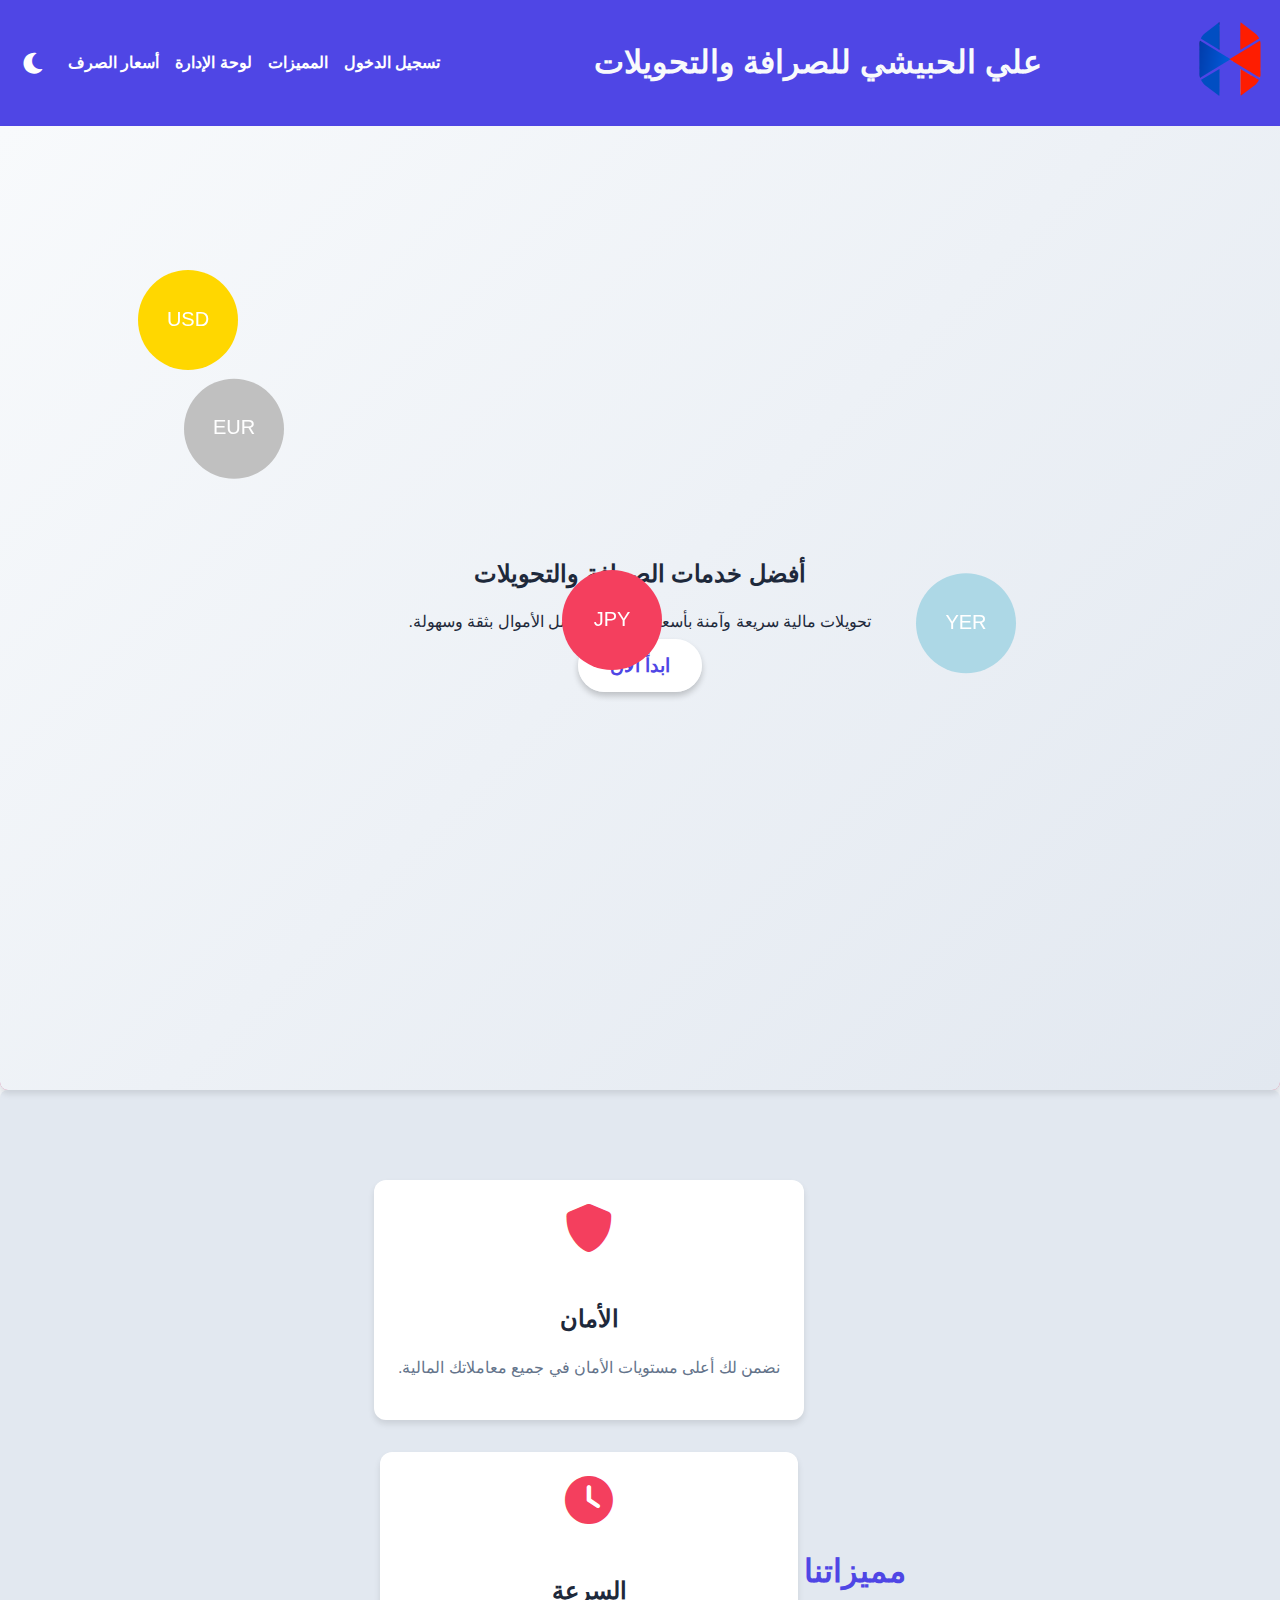
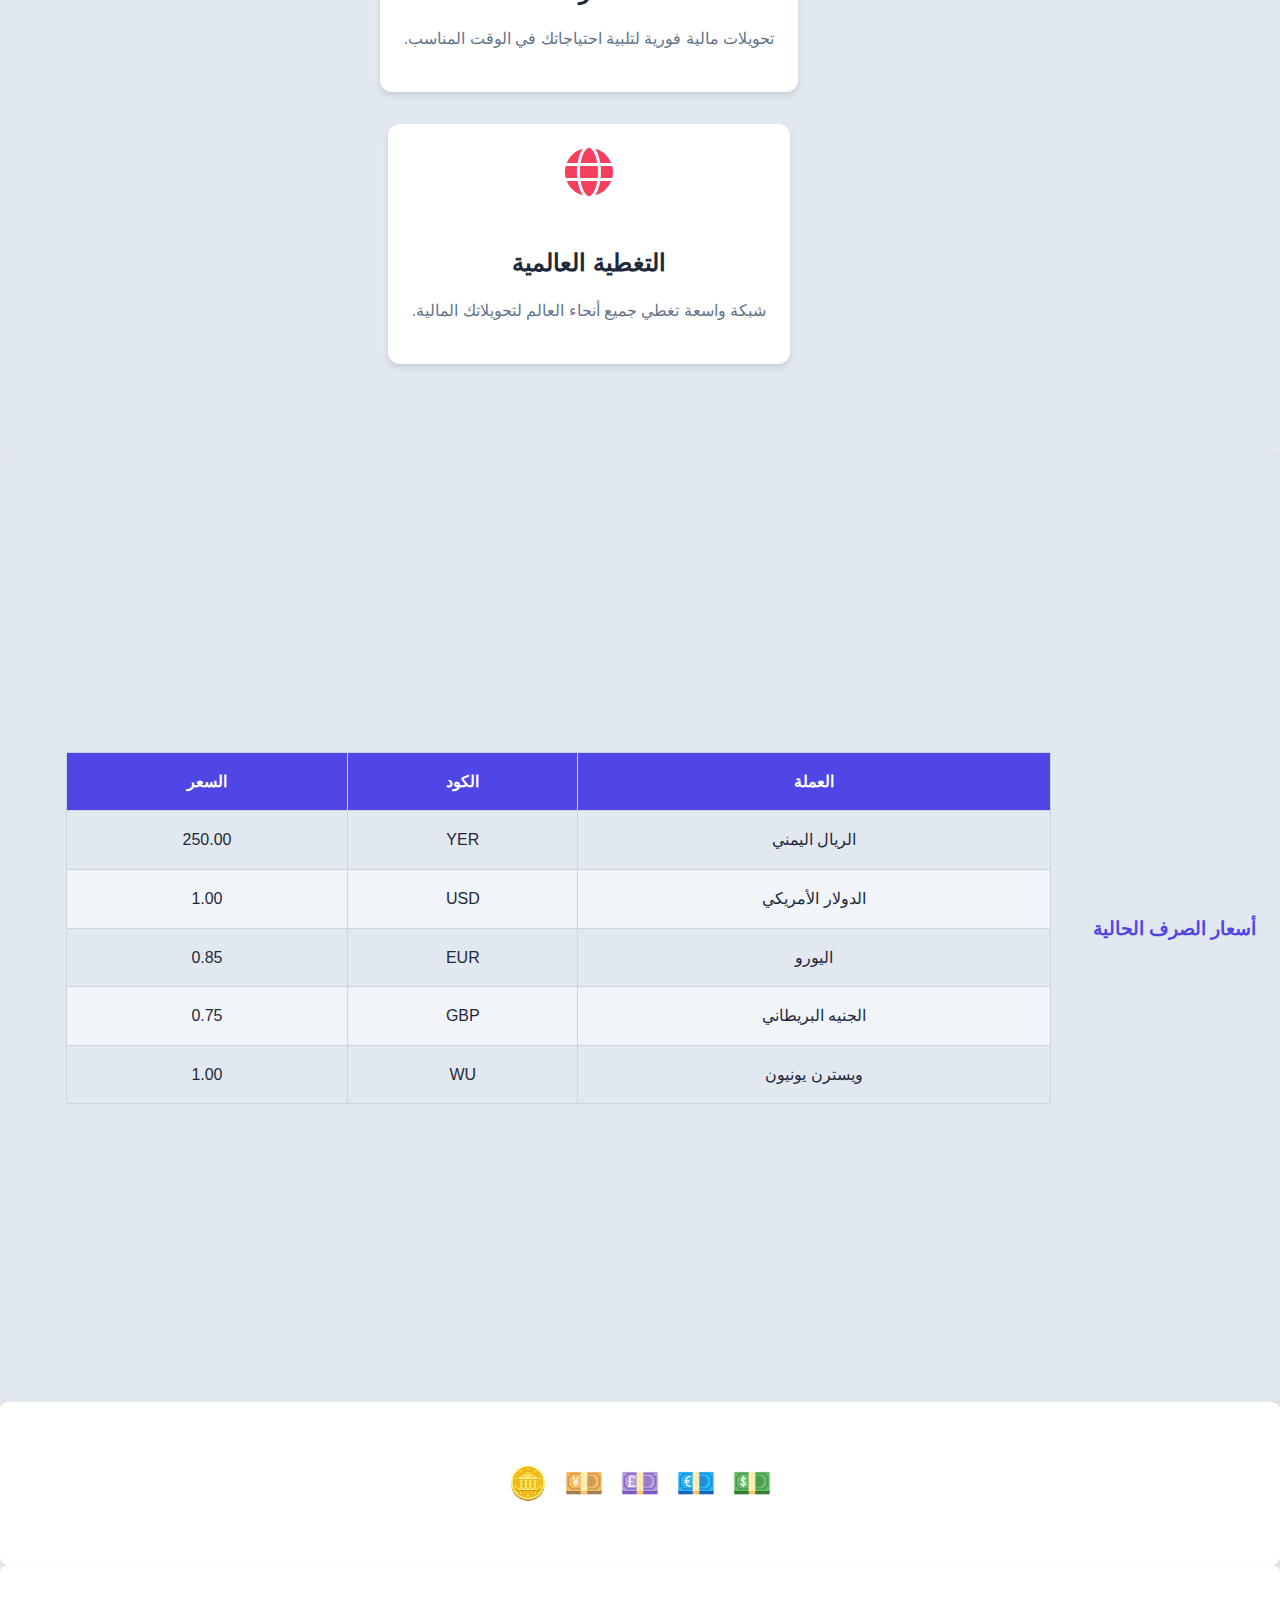
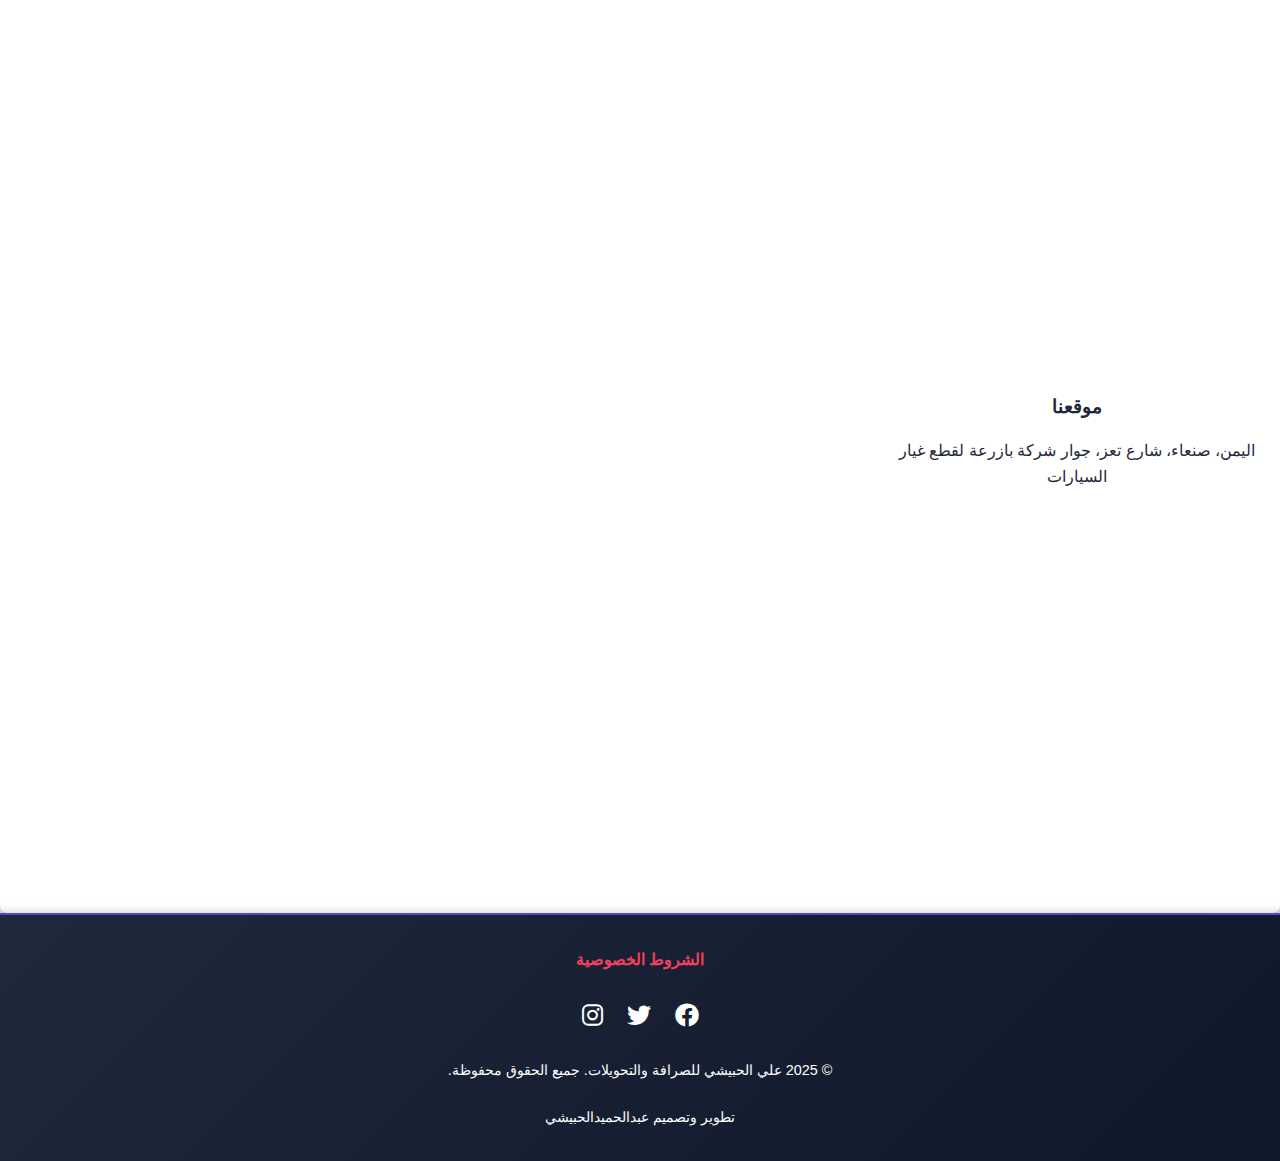
==== index.html @ e110b1fd "Add files via upload" ====
<!DOCTYPE html>
<html lang="ar" dir="rtl">
<head>
    <meta charset="UTF-8">
    <meta name="viewport" content="width=device-width, initial-scale=1.0">
    <title>علي الحبيشي للصرافة والتحويلات</title>
    <link rel="stylesheet" href="styles.css">
    <link href="https://cdnjs.cloudflare.com/ajax/libs/font-awesome/6.0.0-beta3/css/all.min.css" rel="stylesheet">
</head>
<body>
    <header>
        <a href="index.html">
            <img src="logo.png" alt="شعار الموقع" class="logo">
        </a>
        <h1>علي الحبيشي للصرافة والتحويلات</h1>
        <button class="menu-toggle" aria-label="Toggle navigation">
            <i class="fas fa-bars"></i>
        </button>
        <nav class="menu responsive-menu">
            <a href="./login.html">تسجيل الدخول</a>
            <a href="#features">المميزات</a>
            <a href="./admin.html">لوحة الإدارة</a>
            <a href="#exchange-rates">أسعار الصرف</a>
            <button id="dark-mode-toggle" class="icon-button darkButton" aria-label="Toggle Dark Mode">
                <i class="fas fa-moon"></i>
            </button>
        </nav>
    </header>
    
    <main>
        <!-- Hero Section -->
        <section id="hero" class="hero full-height">
            <div class="hero-content">
                <h2>أفضل خدمات الصرافة والتحويلات</h2>
                <p>تحويلات مالية سريعة وآمنة بأسعار تنافسية. أرسل الأموال بثقة وسهولة.</p>
                <a href="login.html" class="cta-button">ابدأ الآن</a>
            </div>
            <!-- Canvas for coin textures, positioned absolutely to avoid affecting text -->
            <canvas id="coinCanvas" style="position: absolute; top: 0; left: 0; width: 100%; height: 100%; z-index: 0; pointer-events: none;"></canvas>
        </section>

        <!-- Features Section -->
        <section id="features" class="features full-height">
            <h3 class="section-title">مميزاتنا</h3>
            <div class="features-grid">
                <div class="feature-item">
                    <i class="fas fa-shield-alt feature-icon"></i>
                    <h4>الأمان</h4>
                    <p>نضمن لك أعلى مستويات الأمان في جميع معاملاتك المالية.</p>
                </div>
                <div class="feature-item">
                    <i class="fas fa-clock feature-icon"></i>
                    <h4>السرعة</h4>
                    <p>تحويلات مالية فورية لتلبية احتياجاتك في الوقت المناسب.</p>
                </div>
                <div class="feature-item">
                    <i class="fas fa-globe feature-icon"></i>
                    <h4>التغطية العالمية</h4>
                    <p>شبكة واسعة تغطي جميع أنحاء العالم لتحويلاتك المالية.</p>
                </div>
            </div>
        </section>

        <!-- Exchange Rates Section -->
        <section id="exchange-rates" class="exchange-rates full-height">
            <h3>أسعار الصرف الحالية</h3>
            <table id="exchange-rates-table">
                <thead>
                    <tr>
                        <th>العملة</th>
                        <th>الكود</th>
                        <th>السعر</th>
                    </tr>
                </thead>
                <tbody>
                    <!-- Rates will be dynamically populated -->
                </tbody>
            </table>
        </section>

        <section id="currency-animation" class="">
            <div class="currency-emojis currency-emoji">
                <span>💵</span>
                <span>💶</span>
                <span>💷</span>
                <span>💴</span>
                <span>🪙</span>
            </div>
        </section>

        <!-- Location Section -->
        <section id="location" class="location full-height" style="display: flex; flex-direction: row; align-items: center; justify-content: center;">
    
                <div class="location-text" style="width: 30%; text-align: center;">
                    <h3>موقعنا</h3>
                    <p>اليمن، صنعاء، شارع تعز، جوار شركة بازرعة لقطع غيار السيارات</p>
                </div>
                <div class="location-map" style="width: 70%; margin: 20px; display: flex; justify-content: center; align-items: center;">
                    <iframe 
                        src="https://www.google.com/maps/embed?pb=!1m23!1m12!1m3!1d366.645210359179!2d44.22866092371146!3d15.320213964420288!2m3!1f0!2f0!3f0!3m2!1i1024!2i768!4f13.1!4m8!3e6!4m5!1s0x1603dabf61cc24af%3A0xbdb785c551030199!2zQWxpIEh1YmFpc2hpIGZvciBFeGNoYW5nZSDYudmE2Yog2KfZhNit2KjZiti02Yog2YTZhNi12LHYp9mB2Kk!3m2!1d15.320298399999999!2d44.2289647!4m0!5e0!3m2!1sen!2s!4v1743696443410!5m2!1sen!2s" 
                        width="100%" 
                        height="500" 
                        style="border:0;" 
                        allowfullscreen="" 
                        loading="lazy" 
                        referrerpolicy="no-referrer-when-downgrade">
                    </iframe>
                </div>
                
            
        </section>
    </main>
    
    <footer>
        <div class="footer-links">
            <!-- Removed link to about.html -->
            <a href="terms.html">الشروط</a>
            <a href="privacy.html">الخصوصية</a>
        </div>
        <div class="social-icons">
            <a href="https://facebook.com" target="_blank" aria-label="Facebook">
                <i class="fab fa-facebook"></i>
            </a>
            <a href="https://twitter.com" target="_blank" aria-label="Twitter">
                <i class="fab fa-twitter"></i>
            </a>
            <a href="https://instagram.com" target="_blank" aria-label="Instagram">
                <i class="fab fa-instagram"></i>
            </a>
        </div>
        <p>&copy; 2025 علي الحبيشي للصرافة والتحويلات. جميع الحقوق محفوظة.</p>
        <p>تطوير وتصميم عبدالحميدالحبيشي</p>
    </footer>
    
    <script src="main.js"></script>
    <script src="darkmode.js"></script>
    <script>
        // JavaScript to render coin textures with collision-based interaction
        const canvas = document.getElementById('coinCanvas');
        const ctx = canvas.getContext('2d');

        // Set canvas dimensions to match the hero section
        function resizeCanvas() {
            canvas.width = canvas.offsetWidth;
            canvas.height = canvas.offsetHeight;
        }

        resizeCanvas();
        window.addEventListener('resize', resizeCanvas);

        const coins = [
            { x: 100, y: 150, radius: 50, color: 'gold', text: 'USD', dx: 2, dy: 1 },
            { x: 300, y: 250, radius: 50, color: 'silver', text: 'EUR', dx: -1.5, dy: 1.2 },
            { x: 700, y: 450, radius: 50, color: '#f43f5e', text: 'JPY', dx: -2, dy: 1 },
            { x: 900, y: 550, radius: 50, color: 'lightblue', text: 'YER', dx: 1.5, dy: -1.2 }
        ];

        function drawCoin(coin) {
            // Draw coin circle
            ctx.beginPath();
            ctx.arc(coin.x, coin.y, coin.radius, 0, Math.PI * 2);
            ctx.fillStyle = coin.color;
            ctx.fill();
            ctx.closePath();

            // Add coin text
            ctx.fillStyle = 'white'; // Changed from black to white
            ctx.font = '20px Arial';
            ctx.textAlign = 'center';
            ctx.textBaseline = 'middle';
            ctx.fillText(coin.text, coin.x, coin.y);
        }

        function checkCollision(coin1, coin2) {
            const dx = coin1.x - coin2.x;
            const dy = coin1.y - coin2.y;
            const distance = Math.sqrt(dx * dx + dy * dy);
            return distance < coin1.radius + coin2.radius;
        }

        function animateCoins() {
            ctx.clearRect(0, 0, canvas.width, canvas.height);
            coins.forEach((coin, index) => {
                drawCoin(coin);

                // Update coin position
                coin.x += coin.dx;
                coin.y += coin.dy;

                // Bounce off edges
                if (coin.x + coin.radius > canvas.width || coin.x - coin.radius < 0) {
                    coin.dx *= -1;
                }
                if (coin.y + coin.radius > canvas.height || coin.y - coin.radius < 0) {
                    coin.dy *= -1;
                }

                // Check for collisions with other coins
                for (let i = index + 1; i < coins.length; i++) {
                    if (checkCollision(coin, coins[i])) {
                        // Swap directions
                        [coin.dx, coins[i].dx] = [coins[i].dx, coin.dx];
                        [coin.dy, coins[i].dy] = [coins[i].dy, coin.dy];

                        // Change colors on collision
                        const tempColor = coin.color;
                        coin.color = coins[i].color;
                        coins[i].color = tempColor;
                    }
                }
            });
            requestAnimationFrame(animateCoins);
        }

        animateCoins();
    </script>
</body>
</html>
---- styles.css ----
:root {
    /* Updated modern color palette */
    --primary-color: #4f46e5; /* Indigo */
    --secondary-color: #64748b; /* Slate */
    --accent-color: #f43f5e; /* Rose */
    --background-gradient: linear-gradient(135deg, #f8fafc, #e2e8f0); /* Light Gray */
    --text-color: #1e293b; /* Dark Slate */
    --light-gray: #e2e8f0;
    --dark-gray: #334155; /* Darker Slate */
    --hover-gray: #94a3b8; /* Muted Slate */
    --error-color: #dc2626; /* Red */
    --success-color: #16a34a; /* Green */
    --footer-gradient: linear-gradient(135deg, #1e293b, #0f172a); /* Darker Slate */
    --hover-accent-color: #dc2626; /* Light Rose */
    --button-hover-gradient: linear-gradient(135deg, #4f46e5, #4338ca); /* Indigo Gradient */
    --table-row-hover: #f1f5f9; /* Light Gray */
    --table-row-alt: #e2e8f0; /* Alternate Row */

    /* Add dark mode variables */
    --dark-background: #1e293b;
    --dark-card-background: #334155;
    --dark-text-color: #f8fafc;
    --dark-header-background: #334155;
    --dark-footer-background: #0f172a;
    --dark-table-header: #64748b;
    --dark-table-row-hover: #475569;
}
html {
    scroll-behavior: smooth;
}

/* Typography */
body {
    font-family: 'Inter', 'Tajawal', sans-serif;
    font-size: 16px;
    line-height: 1.6;
    color: var(--text-color);
    background: var(--background-gradient);
    margin: 0;
    padding: 0;
    
}

/* Refine dark mode styles for better contrast and readability */
body.dark-mode {
    background: #121212; /* Darker background for better contrast */
    color: #e0e0e0; /* Softer text color for readability */
}

/* Fix dark mode for header */
body.dark-mode header {
    background-color: var(--dark-header-background);
    color: var(--dark-text-color);
}

body.dark-mode header .logo {
    filter: brightness(0.8);
}

body.dark-mode .card {
    background: #1e1e1e; /* Darker card background */
    color: #e0e0e0; /* Softer text color */
    border: 1px solid #333333; /* Add subtle border for definition */
}

body.dark-mode .table th {
    background: #2a2a2a; /* Darker table header */
    color: #ffffff; /* Ensure text is readable */
}

body.dark-mode .table td {
    color: #e0e0e0; /* Softer text color */
}

body.dark-mode .table tr:hover {
    background: #333333; /* Slightly lighter hover effect */
}

body.dark-mode footer {
    background: #1a1a1a; /* Darker footer background */
    color: #e0e0e0; /* Softer text color */
}

body.dark-mode a {
    color: #bb86fc; /* Accent color for links */
    text-decoration: none;
}

body.dark-mode a:hover {
    color: #ff79c6; /* Brighter hover color */
    text-shadow: 0 2px 4px rgba(255, 121, 198, 0.5); /* Add glow effect */
}

body.dark-mode button {
    background: var(--accent-color); /* Darker button background */
    color: #e0e0e0; /* Softer text color */
    border: 1px solid #444444; /* Subtle border */
}
body.dark-mode #dark-mode-toggle{
    background: #444444;
}

body.dark-mode button:hover {
    background: #444444; /* Slightly lighter hover effect */
    color: #ffffff; /* Ensure text is readable */
}

/* Dark mode for responsive navigation */
body.dark-mode nav.menu {
    background-color: var(--dark-header-background);
}

body.dark-mode .menu-toggle {
    color: var(--dark-text-color);
}

/* Dark mode for #home section */
body.dark-mode #home {
    background: var(--dark-background);
    color: var(--dark-text-color);
}

body.dark-mode #home h2 {
    color: var(--primary-color);
    text-shadow: none;
}

body.dark-mode #home p {
    color: var(--dark-text-color);
}

body.dark-mode #home a {
    background: linear-gradient(to right, var(--primary-color), var(--secondary-color));
    color: var(--dark-text-color);
}

body.dark-mode #home a:hover {
    background: linear-gradient(to right, var(--hover-accent-color), var(--primary-color));
}

/* Fix dark mode for hero section */
body.dark-mode #hero {
    background: var(--dark-background);
    color: var(--dark-text-color);
}

body.dark-mode #hero h2 {
    color: var(--primary-color);
    text-shadow: none;
}

body.dark-mode #hero p {
    color: var(--dark-text-color);
}

body.dark-mode #hero a {
    background: linear-gradient(to right, var(--primary-color), var(--secondary-color));
    color: var(--dark-text-color);
}

body.dark-mode #hero a:hover {
    background: linear-gradient(to right, var(--hover-accent-color), var(--primary-color));
}

/* Fix dark mode for other sections */
body.dark-mode section {
    background: var(--dark-card-background);
    color: var(--dark-text-color);
    box-shadow: 0 4px 6px rgba(0, 0, 0, 0.3);
}

body.dark-mode section h2, 
body.dark-mode section h3 {
    color: var(--primary-color);
}

body.dark-mode section p {
    color: var(--dark-text-color);
}

/* Fix dark mode for feature cards */
body.dark-mode .feature-item {
    background: var(--dark-card-background);
    color: var(--dark-text-color);
    box-shadow: 0 4px 6px rgba(0, 0, 0, 0.3);
}

body.dark-mode .feature-item h4 {
    color: var(--primary-color);
}

body.dark-mode .feature-item p {
    color: var(--dark-text-color);
}

/* Fix dark mode for tables */
body.dark-mode .table th {
    background: var(--dark-table-header);
    color: var(--dark-text-color);
}

body.dark-mode .table td {
    background: var(--dark-card-background);
    color: var(--dark-text-color);
}

body.dark-mode .table tr:hover {
    background: var(--dark-table-row-hover);
}

/* Fix dark mode for currency prices table */
body.dark-mode .exchange-rates tr:nth-child(even) {
    background: var(--dark-card-background);
}

body.dark-mode .exchange-rates tr:nth-child(odd) {
    background: var(--dark-gray);
}

/* Fix dark mode for footer */
body.dark-mode footer {
    background: var(--dark-footer-background);
    color: var(--dark-text-color);
    border-top: 2px solid var(--primary-color);
}

/* Fix dark mode for currency emojis */
body.dark-mode .currency-emojis span {
    color: var(--primary-color);
    text-shadow: 0 2px 4px rgba(0, 0, 0, 0.5);
}

/* Fix dark mode for #currency-animation section */
body.dark-mode #currency-animation {
    background: var(--dark-card-background);
    color: var(--dark-text-color);
    box-shadow: 0 4px 6px rgba(0, 0, 0, 0.3);
    border: 1px solid var(--dark-gray);
}

body.dark-mode #currency-animation h2, 
body.dark-mode #currency-animation p {
    color: var (--dark-text-color);
}

/* Update dark mode background for admin page */
body.dark-mode #admin-dashboard {
    background: var(--text-color); /* Use text color for background in dark mode */
    color: var(--accent-color); /* Ensure text color is readable */
}

/* Update dark mode background for statistics cards */
body.dark-mode .analytics-item {
    background: var(--text-color); /* Use text color for background in dark mode */
    color: var(--accent-color); /* Ensure text color is readable */
}

/* Header */
header {
    display: flex;
    align-items: center;
    justify-content: space-between;
    padding: 1rem;
    background-color: var(--primary-color);
    color: white;
    text-align: center;
}

header .logo {
    max-height: 80px;
    border-radius: 50%;
}

/* Navigation */
nav.menu {
    display: flex;
    gap: 1rem;
}

nav.menu a {
    color: white;
    text-decoration: none;
    font-weight: bold;
    transition: color 0.3s;
}

nav.menu a:hover {
    color: var(--hover-accent-color);
    text-shadow: 0 2px 4px rgba(0, 0, 0, 0.3);
    transform: scale(1.1); /* Add slight scaling effect */
    transition: color 0.3s, text-shadow 0.3s, transform 0.3s;
}

/* Toggle Button for Mobile Navigation */
.menu-toggle {
    display: none;
    background: none;
    border: none;
    color: white;
    font-size: 1.5rem;
    cursor: pointer;
}

/* Forms */
form {
    display: flex;
    flex-direction: column;
    gap: 1rem;
    padding: 1rem;
    background: white;
    border-radius: 8px;
    box-shadow: 0 4px 6px rgba(0, 0, 0, 0.1);
}

form input, form select, form button {
    padding: 0.75rem;
    border: 1px solid var(--light-gray);
    border-radius: 4px;
    font-size: 1rem;
}

form button {
    background: var(--primary-color);
    color: white;
    border: none;
    cursor: pointer;
    transition: all 0.3s ease;
    font-weight: bold;
    text-transform: uppercase;
    box-shadow: 0 4px 6px rgba(0, 0, 0, 0.1);
    border-radius: 8px;
}

form button:hover {
    background: var(--button-hover-gradient);
    transform: translateY(-2px);
    box-shadow: 0 6px 12px rgba(0, 0, 0, 0.2);
}

form button:active {
    transform: translateY(0);
    box-shadow: 0 4px 6px rgba(0, 0, 0, 0.1);
}

/* Dark mode for forms */
body.dark-mode form {
    background: var(--dark-card-background);
    color: var(--dark-text-color);
    box-shadow: 0 4px 6px rgba(0, 0, 0, 0.3);
}

body.dark-mode form input,
body.dark-mode form select,
body.dark-mode form button {
    background: var(--dark-gray);
    color: var (--dark-text-color);
    border: 1px solid var(--dark-table-header);
}

body.dark-mode form input:focus,
body.dark-mode form select:focus {
    border-color: var(--primary-color);
    box-shadow: 0 0 5px var(--primary-color);
}

body.dark-mode form button:hover {
    background: var(--button-hover-gradient);
    color: var(--dark-text-color);
}

/* Form Focus Effects */
form input:focus, form select:focus {
    border-color: var(--primary-color);
    outline: none;
    box-shadow: 0 0 5px var(--primary-color);
}

/* Enhance input styling */
input[type="text"],
input[type="password"],
input[type="number"],
select {
    width: 95%; /* Slightly smaller width to ensure it fits within the card */
    padding: 0.75rem;
    margin: 0.5rem auto; /* Center the input within the card */
    border: 2px solid var(--light-gray);
    border-radius: 8px;
    font-size: 1rem;
    color: var(--text-color);
    background: var(--background-gradient);
    box-shadow: inset 0 2px 4px rgba(0, 0, 0, 0.1);
    transition: border-color 0.3s, box-shadow 0.3s;
}

input:focus,
select:focus {
    border-color: var(--primary-color);
    box-shadow: 0 0 8px var(--primary-color);
    outline: none;
}

input:hover,
select:hover {
    border-color: var(--hover-gray);
}

input::placeholder {
    color: var(--hover-gray);
    font-style: italic;
}

/* Add subtle animation */
input {
    transition: transform 0.2s ease-in-out;
}

input:focus {
    transform: scale(1.02);
}

/* Footer */
footer {
    background: var(--footer-gradient);
    color: white;
    text-align: center;
    padding: 2rem;
    display: flex;
    flex-direction: column;
    align-items: center;
    gap: 1.5rem; /* Increase gap for better spacing */
    box-shadow: 0 -4px 6px rgba(0, 0, 0, 0.1); /* Add subtle shadow */
    border-top: 2px solid var(--primary-color); /* Add top border */
}

footer p {
    margin: 0;
    font-size: 0.9rem; /* Slightly smaller text */
}

footer .social-icons {
    display: flex;
    gap: 1.5rem; /* Increase gap for better spacing */
}

footer .social-icons a {
    color: white;
    font-size: 1.5rem; /* Increase icon size */
    transition: transform 0.3s, color 0.3s;
}

footer .social-icons a:hover {
    color: var(--hover-accent-color);
    transform: scale(1.2); /* Add hover effect */
}

/* Cards */
.card {
    background: white;
    border-radius: 8px;
    box-shadow: 0 4px 6px rgba(0, 0, 0, 0.1);
    padding: 1.5rem;
    margin: 1rem 0;
    margin: 20px auto;
}

.card h2, .card h3 {
    color: var(--text-color);
}

.card:hover {
    transform: translateY(-5px);
    box-shadow: 0 6px 12px rgba(0, 0, 0, 0.2);
    transition: transform 0.3s ease, box-shadow 0.3s ease;
}

/* Cards for Sections */
section {
    margin: 0;
    padding: 1.5rem;
    background: white;
    border-radius: 8px;
    box-shadow: 0 4px 6px rgba(0, 0, 0, 0.1);
}

section h2, section h3 {
    margin-bottom: 1rem;
    color: var(--text-color);
}

/* Tables */
.table {
    width: 100%;
    border-collapse: collapse;
    margin: 1rem 0;
}

.table th, .table td {
    padding: 0.75rem;
    text-align: left;
    border-bottom: 1px solid var(--light-gray);
}

.table th {
    background: var(--accent-color);
    color: white;
    text-transform: uppercase;
}

.table td {
    transition: background 0.3s;
}

.table tr:hover {
    background: var(--table-row-hover);
}

.table tr:hover td {
    background: var(--table-row-hover);
}

.table tr:nth-child(even) {
    background: var(--table-row-alt);
}

/* Animations */
@keyframes fadeIn {
    from {
        opacity: 0;
    }
    to {
        opacity: 1;
    }
}

.fade-in {
    animation: fadeIn 1s ease-in-out;
}

@keyframes slideIn {
    from {
        transform: translateY(20px);
        opacity: 0;
    }
    to {
        transform: translateY(0);
        opacity: 1;
    }
}

.slide-in {
    animation: slideIn 0.5s ease-in-out;
}

/* Currency Emojis Animation */
.currency-emojis {
    display: flex;
    justify-content: center;
    gap: 1rem;
    animation: float 3s infinite ease-in-out;
    font-size: 2rem;
    margin: 2rem 0;
}

.currency-emojis span {
    font-size: 2rem;
    animation: bounce 2s infinite ease-in-out;
}

@keyframes float {
    0%, 100% {
        transform: translateY(0);
    }
    50% {
        transform: translateY(-10px);
    }
}

@keyframes bounce {
    0%, 100% {
        transform: translateY(0);
    }
    50% {
        transform: translateY(-15px);
    }
}

/* Utility Classes */
.text-center {
    text-align: center;
}

.mt-2 {
    margin-top: 0.5rem;
}

.mb-2 {
    margin-bottom: 0.5rem;
}

.w-100 {
    width: 100%;
}

/* Custom Scrollbars */
::-webkit-scrollbar {
    width: 8px;
}

::-webkit-scrollbar-thumb {
    background: var(--primary-color);
    border-radius: 4px;
}

::-webkit-scrollbar-thumb:hover {
    background: var(--hover-gray);
}

/* Enhanced Hover Effects */
button:hover, a:hover {
    transform: scale(1.05);
    box-shadow: 0 4px 8px rgba(0, 0, 0, 0.2);
}

/* Responsive Design */
@media (max-width: 1024px) {
    header {
        flex-direction: column;
        text-align: center;
    }

    nav.menu {
        flex-direction: column;
        gap: 0.5rem;
    }

    .card {
        padding: 1rem;
    }
}

@media (max-width: 768px) {
    nav.menu {
        flex-direction: column;
        align-items: center;
    }

    form {
        width: 100%;
    }

    .menu-toggle {
        display: block;
    }

    nav.menu {
        display: none;
        flex-direction: column;
        gap: 0.5rem;
        background-color: var(--primary-color);
        position: absolute;
        top: 100%; /* Ensure it appears just below the header */
        right: 0;
        left: 0;
        padding: 1rem;
        z-index: 1000;
        margin: 0; /* Remove any unintended margins */
    }

    nav.menu.active {
        display: flex;
    }

    header {
        position: relative; /* Ensure the header is the reference point for the nav */
    }
}

@media (max-width: 480px) {
    form {
        padding: 0.5rem;
    }

    .table th, .table td {
        font-size: 0.875rem;
    }
}

/* Icon Button */
.icon-button {
    background: none;
    border: none;
    cursor: pointer;
    color: inherit;
    font-size: 1.5rem;
    display: flex;
    align-items: center;
    justify-content: center;
    transition: transform 0.3s;
}

.icon-button:hover {
    transform: scale(1.2);
}

/* Enhance link styles */
a {
    color: var(--accent-color);
    text-decoration: none;
    font-weight: bold;
    position: relative;
    transition: color 0.3s, text-shadow 0.3s;
}

a::after {
    content: '';
    position: absolute;
    left: 0;
    bottom: -2px;
    width: 100%;
    height: 2px;
    background: var(--accent-color);
    transform: scaleX(0);
    transform-origin: right;
    transition: transform 0.3s ease-in-out;
}

a:hover {
    color: var(--hover-accent-color);
    text-shadow: 0 2px 4px rgba(0, 0, 0, 0.2);
}

a:hover::after {
    transform: scaleX(1);
    transform-origin: left;
}

a:active {
    color: var(--accent-color);
}

/* Home Section Styles */

#home {
    display: flex;
    flex-direction: column;
    justify-content: center;
    align-items: center;
    text-align: center;
    height: 80vh;
    background: var(--background-gradient);
    padding: 2rem;
    
}

#home h2 {
    font-size: 2.5rem;
    font-weight: bold;
    margin-bottom: 1rem;
    color: var(--primary-color);
    text-shadow: 0 2px 4px rgba(0, 0, 0, 0.2);
}

#home p {
    font-size: 1.25rem;
    color: var(--text-color);
    margin-bottom: 2rem;
    max-width: 600px;
}

#home a {
    display: inline-block;
    padding: 0.75rem 1.5rem;
    font-size: 1.1rem;
    font-weight: bold;
    color: white;
    background: linear-gradient(to right, var(--primary-color), var(--accent-color));
    border-radius: 30px;
    text-decoration: none;
    box-shadow: 0 4px 6px rgba(0, 0, 0, 0.1);
    transition: background 0.3s ease, transform 0.3s ease, box-shadow 0.3s ease;
}

#home a:hover {
    background: linear-gradient(to right, var(--hover-accent-color), var(--primary-color));
    transform: translateY(-3px) scale(1.1);
    box-shadow: 0 6px 12px rgba(0, 0, 0, 0.2);
}

/* Enhance admin page styling */
#admin-dashboard {
    padding: 2rem;
    background: var(--background-gradient);
    border-radius: 12px;
    box-shadow: 0 4px 8px rgba(0, 0, 0, 0.2);
    margin-top: 2rem;
}

#admin-dashboard h2 {
    font-size: 2rem;
    font-weight: bold;
    color: var(--primary-color);
    text-align: center;
    margin-bottom: 1.5rem;
}

.analytics-grid {
    display: grid;
    grid-template-columns: repeat(auto-fit, minmax(200px, 1fr));
    gap: 1.5rem;
    margin-bottom: 2rem;
}

.analytics-item {
    background: white;
    border-radius: 8px;
    padding: 1.5rem;
    text-align: center;
    box-shadow: 0 4px 6px rgba(0, 0, 0, 0.1);
    transition: transform 0.3s, box-shadow 0.3s;
}

.analytics-item:hover {
    transform: translateY(-5px);
    box-shadow: 0 6px 12px rgba(0, 0, 0, 0.2);
}

.analytics-item i {
    font-size: 2rem;
    color: var(--primary-color);
    margin-bottom: 0.5rem;
}

.analytics-item h4 {
    font-size: 1.25rem;
    color: var(--accent-color);
    margin-bottom: 0.5rem;
}

.analytics-item p {
    font-size: 1.5rem;
    font-weight: bold;
    color: var(--accent-color);
}

.card table {
    width: 100%;
    border-collapse: collapse;
    margin-top: 1rem;
}

.card table th, .card table td {
    padding: 0.75rem;
    text-align: center;
    border: 1px solid var(--light-gray);
}

.card table th {
    background: var(--accent-color);
    color: white;
    text-transform: uppercase;
}

.card table tr:nth-child(even) {
    background: var(--table-row-alt);
}

.card table tr:hover {
    background: var(--table-row-hover);
}

#charts canvas {
    max-width: 100%;
    margin: 0 auto;
    display: block;
}

#top-currencies ul {
    list-style: none;
    padding: 0;
    margin: 0;
}

#top-currencies ul li {
    background: var(--light-gray);
    padding: 0.75rem;
    border-radius: 8px;
    margin-bottom: 0.5rem;
    text-align: center;
    font-weight: bold;
    color: var(--text-color);
    transition: background 0.3s;
}

#top-currencies ul li:hover {
    background: var(--hover-gray);
}

.btn {
    display: inline-block;
    padding: 0.75rem 1.5rem;
    font-size: 1rem;
    font-weight: bold;
    color: white;
    background: linear-gradient(135deg, var(--accent-color), var(--hover-accent-color));
    border: none;
    border-radius: 12px;
    cursor: pointer;
    box-shadow: 0 4px 6px rgba(0, 0, 0, 0.2);
    transition: background 0.3s, transform 0.3s, box-shadow 0.3s;
}

.btn:hover {
    background: linear-gradient(135deg, var(--hover-accent-color), var(--accent-color));
    transform: translateY(-5px) scale(1.05);
    box-shadow: 0 6px 12px rgba(0, 0, 0, 0.3);
}

.btn:active {
    transform: translateY(0);
    box-shadow: 0 4px 6px rgba(0, 0, 0, 0.2);
}

/* Use the accent color (numbers color) in more elements */

/* Apply accent color to links */
a {
    color: var(--accent-color);
    text-decoration: none;
    font-weight: bold;
    position: relative;
    transition: color 0mhxf.3s, text-shadow 0.3s;
}

a::after {
    content: '';
    position: absolute;
    left: 0;
    bottom: -2px;
    width: 100%;
    height: 2px;
    background: var(--accent-color);
    transform: scaleX(0);
    transform-origin: right;
    transition: transform 0.3s ease-in-out;
}

a:hover {
    color: var(--hover-accent-color);
    text-shadow: 0 2px 4px rgba(0, 0, 0, 0.2);
}

a:hover::after {
    transform: scaleX(1);
    transform-origin: left;
}

a:active {
    color: var(--accent-color);
}

/* Apply accent color to buttons */
.btn {
    background: var(--accent-color);
    color: white;
    border: none;
    border-radius: 8px;
    cursor: pointer;
    transition: background 0.3s, transform 0.3s;
}

.btn:hover {
    background: var(--hover-accent-color);
    transform: translateY(-3px);
}

/* Apply accent color to headers */
h1, h2, h3 {
    color: var(--dark-text-color);
}

/* Apply accent color to table headers */
.table th {
    background: var(--accent-color);
    color: white;
}

/* Add styles for error messages */
.error-message {
    color: var(--error-color);
    font-size: 0.875rem;
    margin-top: 0.25rem;
    display: block;
}

/* Enhance input focus and hover effects */
input:focus {
    border-color: var(--primary-color);
    box-shadow: 0 0 5px var(--primary-color);
    outline: none;
}

input:hover {
    border-color: var(--hover-gray);
}

/* Add subtle animation for error messages */
.error-message {
    animation: fadeIn 0.3s ease-in-out;
}

@keyframes fadeIn {
    from {
        opacity: 0;
    }
    to {
        opacity: 1;
    }
}

/* Full-height sections */
.full-height {
    height: 100vh;
    display: flex;
    align-items: center;
    justify-content: center;
    text-align: center;
}

/* Hero Section */
.hero {
    margin: 0;
    border-top-left-radius: 0;
    border-top-right-radius: 0;
    background: linear-gradient(135deg, #4f46e5, #f43f5e);
    color: white;
    position: relative;
    overflow: hidden; /* Ensure elements stay within the hero section */
}

/* Add animated gradient background */
.hero::before {
    content: '';
    position: absolute;
    top: 0;
    left: 0;
    width: 200%;
    height: 200%;
    background: linear-gradient(45deg, rgba(79, 70, 229, 0.8), rgba(244, 63, 94, 0.8), rgba(79, 70, 229, 0.8));
    background-size: 400% 400%;
    animation: gradientAnimation 10s ease infinite;
    z-index: -1;
}

@keyframes gradientAnimation {
    0% { background-position: 0% 50%; }
    50% { background-position: 100% 50%; }
    100% { background-position: 0% 50%; }
}

/* Add floating shapes for visual interest */
.hero .floating-shape {
    position: absolute;
    width: 80px;
    height: 80px;
    background: rgba(255, 255, 255, 0.8);
    border-radius: 50%;
    display: flex;
    align-items: center;
    justify-content: center;
    font-size: 1.5rem;
    font-weight: bold;
    color: #4f46e5;
    animation: float 6s ease-in-out infinite;
    z-index: 0;
}

.hero .floating-shape:nth-child(1) {
    top: 10%;
    left: 20%;
    animation-delay: 0s;
    content: "💵";
}

.hero .floating-shape:nth-child(2) {
    top: 50%;
    left: 70%;
    animation-delay: 2s;
    content: "💶";
}

.hero .floating-shape:nth-child(3) {
    top: 80%;
    left: 30%;
    animation-delay: 4s;
    content: "💷";
}

.hero .floating-shape:nth-child(4) {
    top: 30%;
    left: 50%;
    animation-delay: 1s;
    content: "💴";
}

.hero .floating-shape:nth-child(5) {
    top: 70%;
    left: 10%;
    animation-delay: 3s;
    content: "🪙";
}

/* Enhance call-to-action button */
.hero .cta-button {
    background: linear-gradient(to right, #4f46e5, #f43f5e);
    color: white;
    padding: 1rem 2rem;
    border-radius: 30px;
    font-size: 1.2rem;
    font-weight: bold;
    text-transform: uppercase;
    transition: all 0.3s ease;
    box-shadow: 0 4px 6px rgba(0, 0, 0, 0.2);
}

.hero .cta-button:hover {
    background: linear-gradient(to right, #f43f5e, #4f46e5);
    transform: scale(1.1);
    box-shadow: 0 6px 12px rgba(0, 0, 0, 0.3);
}

.hero-content {
    max-width: 600px;
    margin: 0 auto;
}

.hero .cta-button {
    background: white;
    color: #4f46e5;
    padding: 1rem 2rem;
    border-radius: 30px;
    font-size: 1.2rem;
    font-weight: bold;
    text-transform: uppercase;
    transition: all 0.3s ease;
}

.hero .cta-button:hover {
    background: #f43f5e;
    color: white;
    transform: scale(1.1);
}

/* Features Section */
.features {
    background: var(--light-gray);
    text-align: center;
    padding: 2rem;
}

.features .section-title {
    font-size: 2rem;
    color: var(--primary-color);
    margin-bottom: 2rem;
}

.features-grid {
    display: grid;
    grid-template-columns: repeat(auto-fit, minmax(250px, 1fr));
    gap: 2rem;
    justify-items: center;
}

.feature-item {
    background: white;
    border-radius: 12px;
    padding: 1.5rem;
    box-shadow: 0 4px 6px rgba(0, 0, 0, 0.1);
    text-align: center;
    position: relative; /* Required for the bar animation */
    overflow: hidden; /* Hide the bar outside the card */
    transition: transform 0.3s, box-shadow 0.3s;
}

.feature-item:hover {
    transform: translateY(-5px);
    box-shadow: 0 6px 12px rgba(0, 0, 0, 0.2);
}

.feature-item::after {
    content: '';
    position: absolute;
    bottom: 0;
    left: 0;
    width: 100%;
    height: 4px;
    background: var(--accent-color);
    transform: scaleX(0);
    transform-origin: right;
    transition: transform 0.3s ease-in-out;
}

.feature-item:hover::after {
    transform: scaleX(1);
    transform-origin: left;
}

.feature-icon {
    font-size: 3rem;
    color: var(--accent-color);
    margin-bottom: 1rem;
    transition: transform 0.3s ease, color 0.3s ease;
}

.feature-item:hover .feature-icon {
    transform: scale(1.2);
    color: var(--hover-accent-color);
}

.feature-item h4 {
    font-size: 1.5rem;
    color: var(--text-color);
    margin-bottom: 0.5rem;
}

.feature-item p {
    color: var(--secondary-color);
    line-height: 1.6;
}

/* Exchange Rates Section */
.exchange-rates {
    background: #e2e8f0;
    color: #1e293b;
}

.exchange-rates h3 {
    margin-bottom: 1rem;
    color: #4f46e5;
}

.exchange-rates table {
    width: 80%;
    margin: 0 auto;
    border-collapse: collapse;
}

.exchange-rates th, .exchange-rates td {
    padding: 1rem;
    border: 1px solid #cbd5e1;
    text-align: center;
}

.exchange-rates th {
    background: #4f46e5;
    color: white;
}

.exchange-rates tr:nth-child(even) {
    background: #f1f5f9;
}

#hero {
    background: var(--background-gradient);
    color: var(--text-color);
    padding: 2rem;
    text-align: center;
}
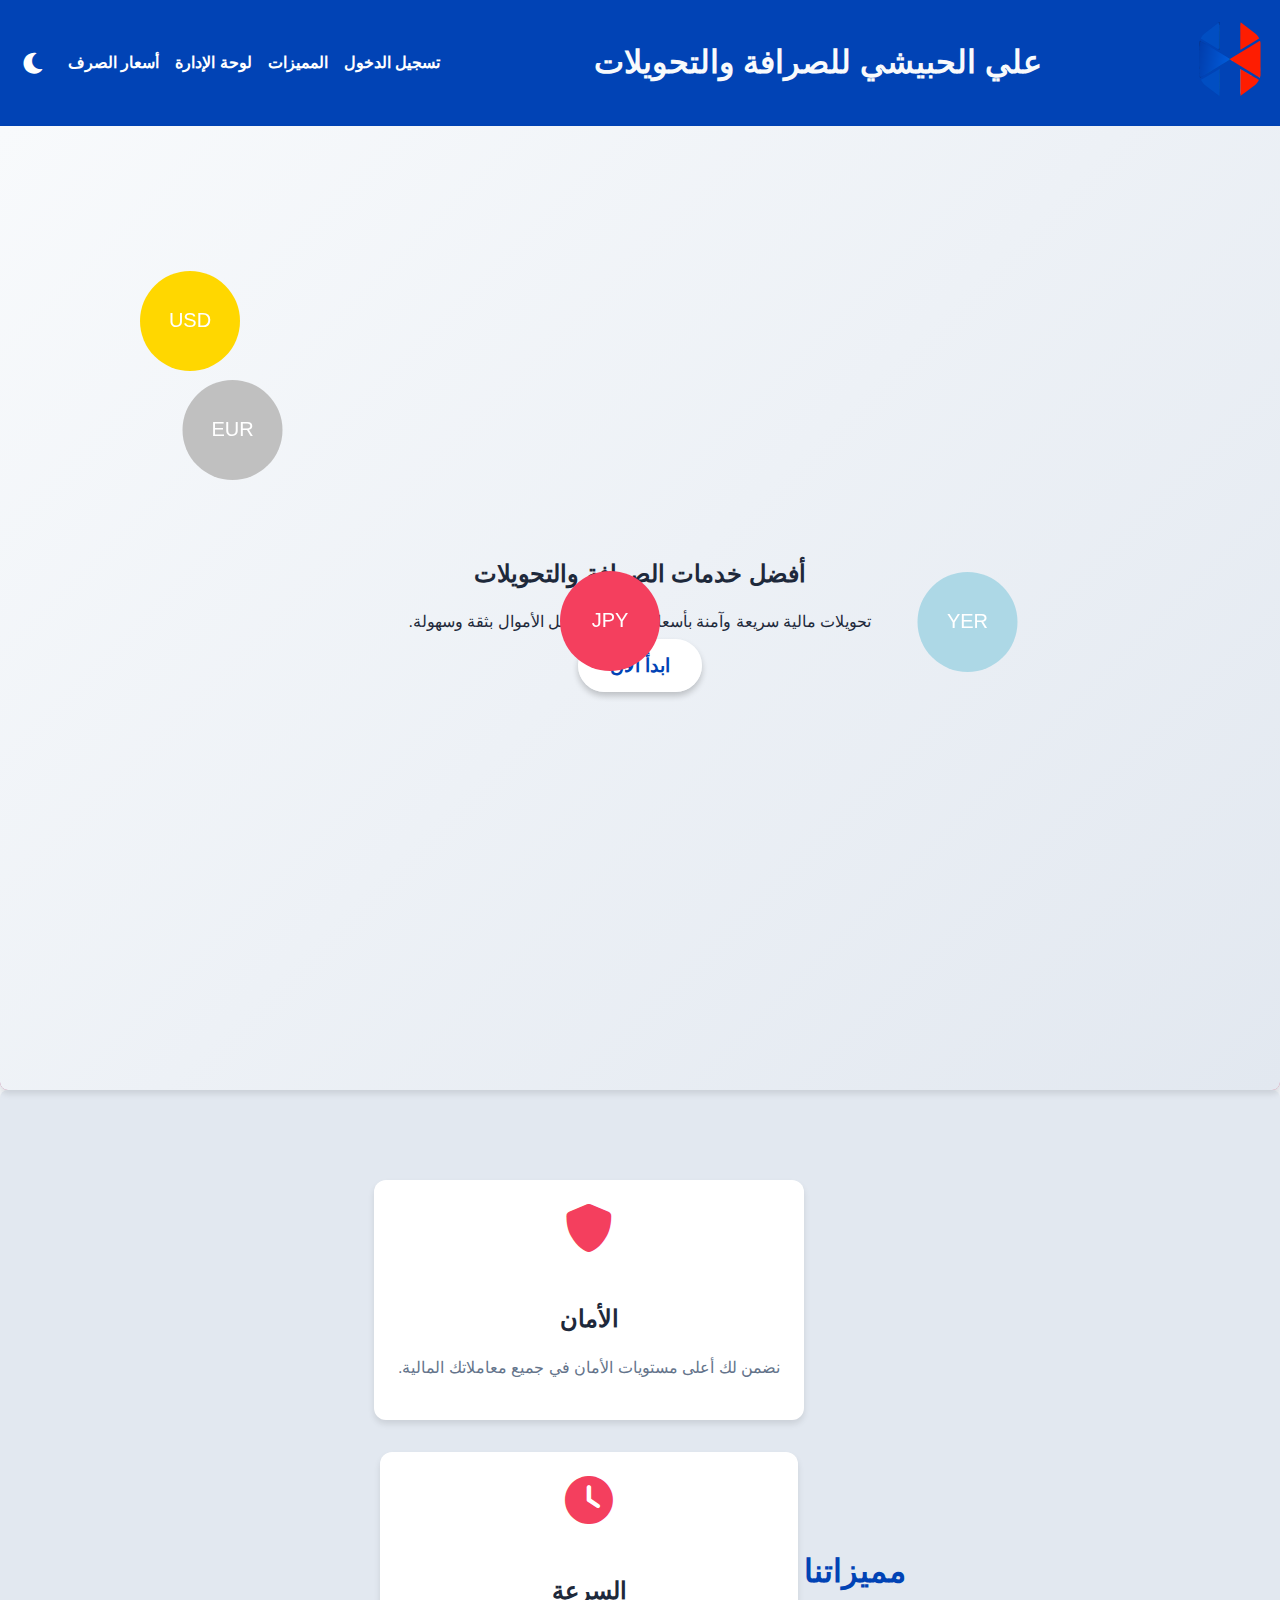
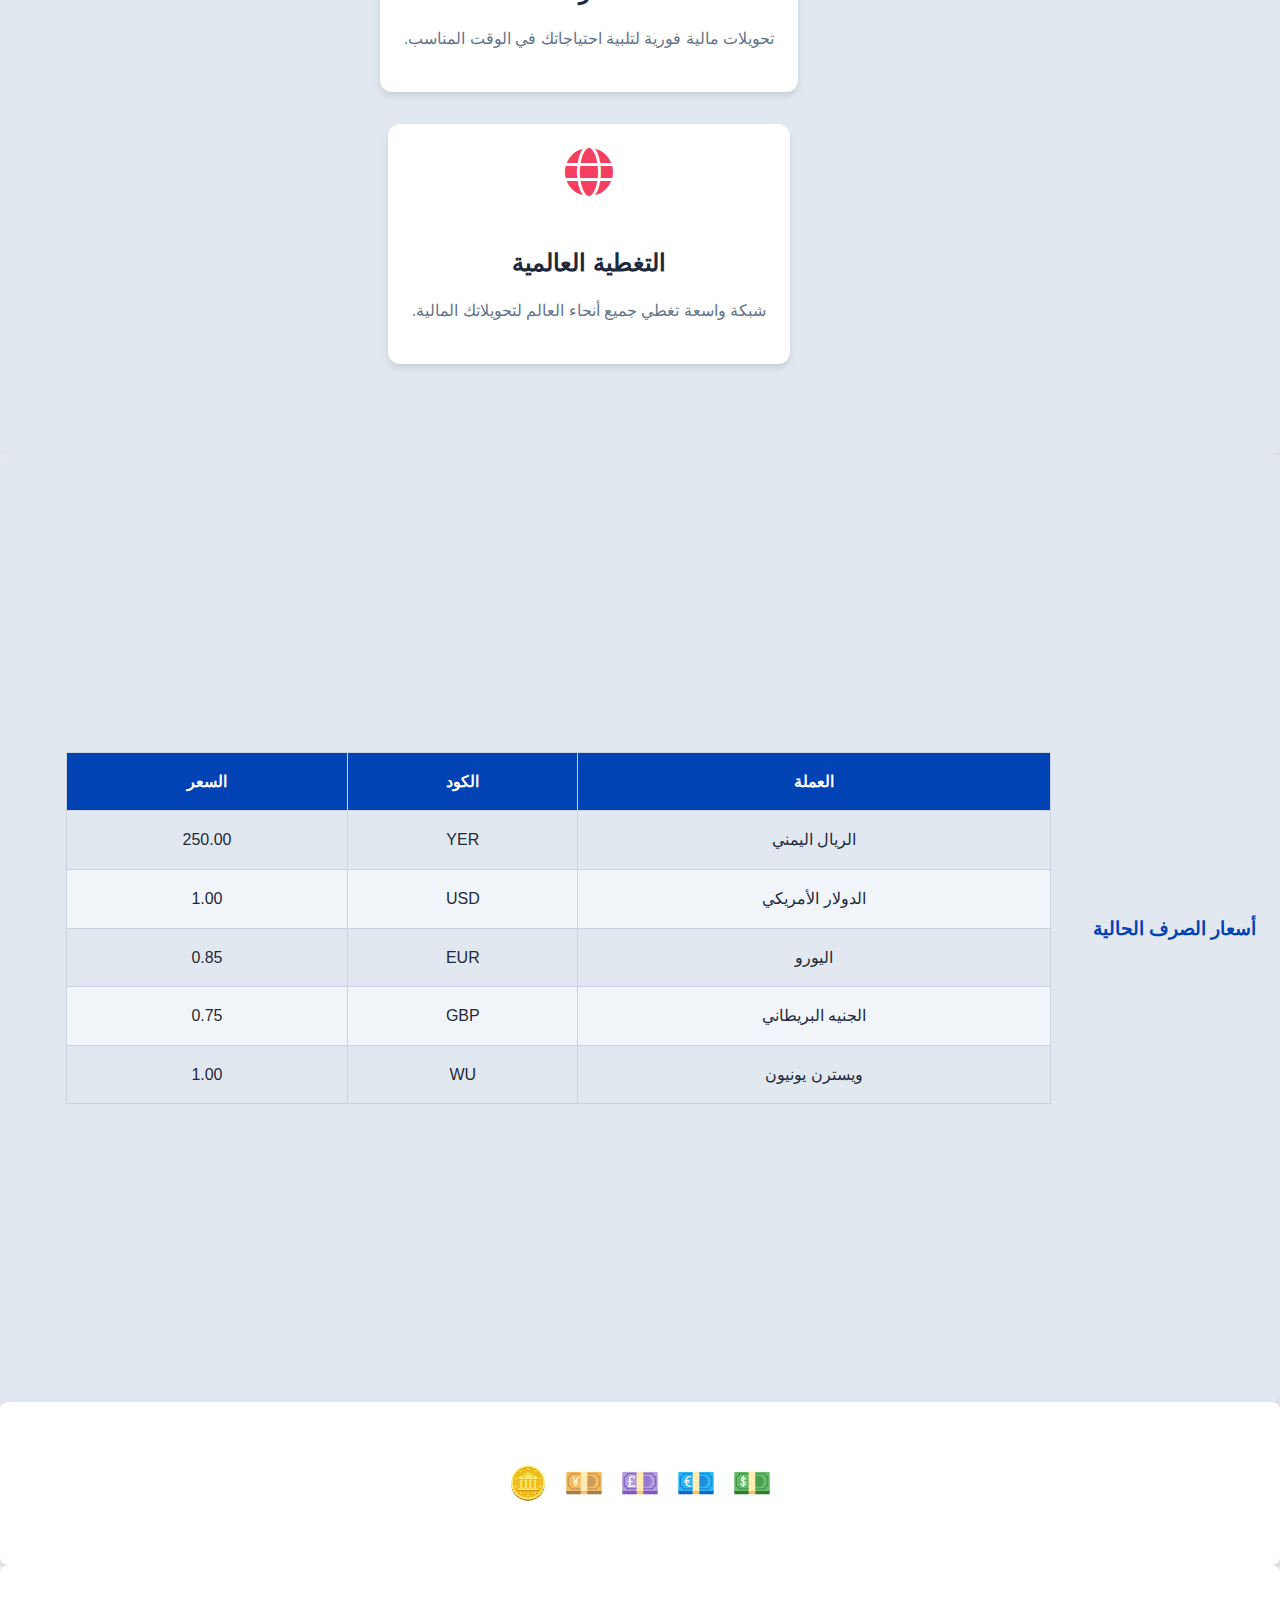
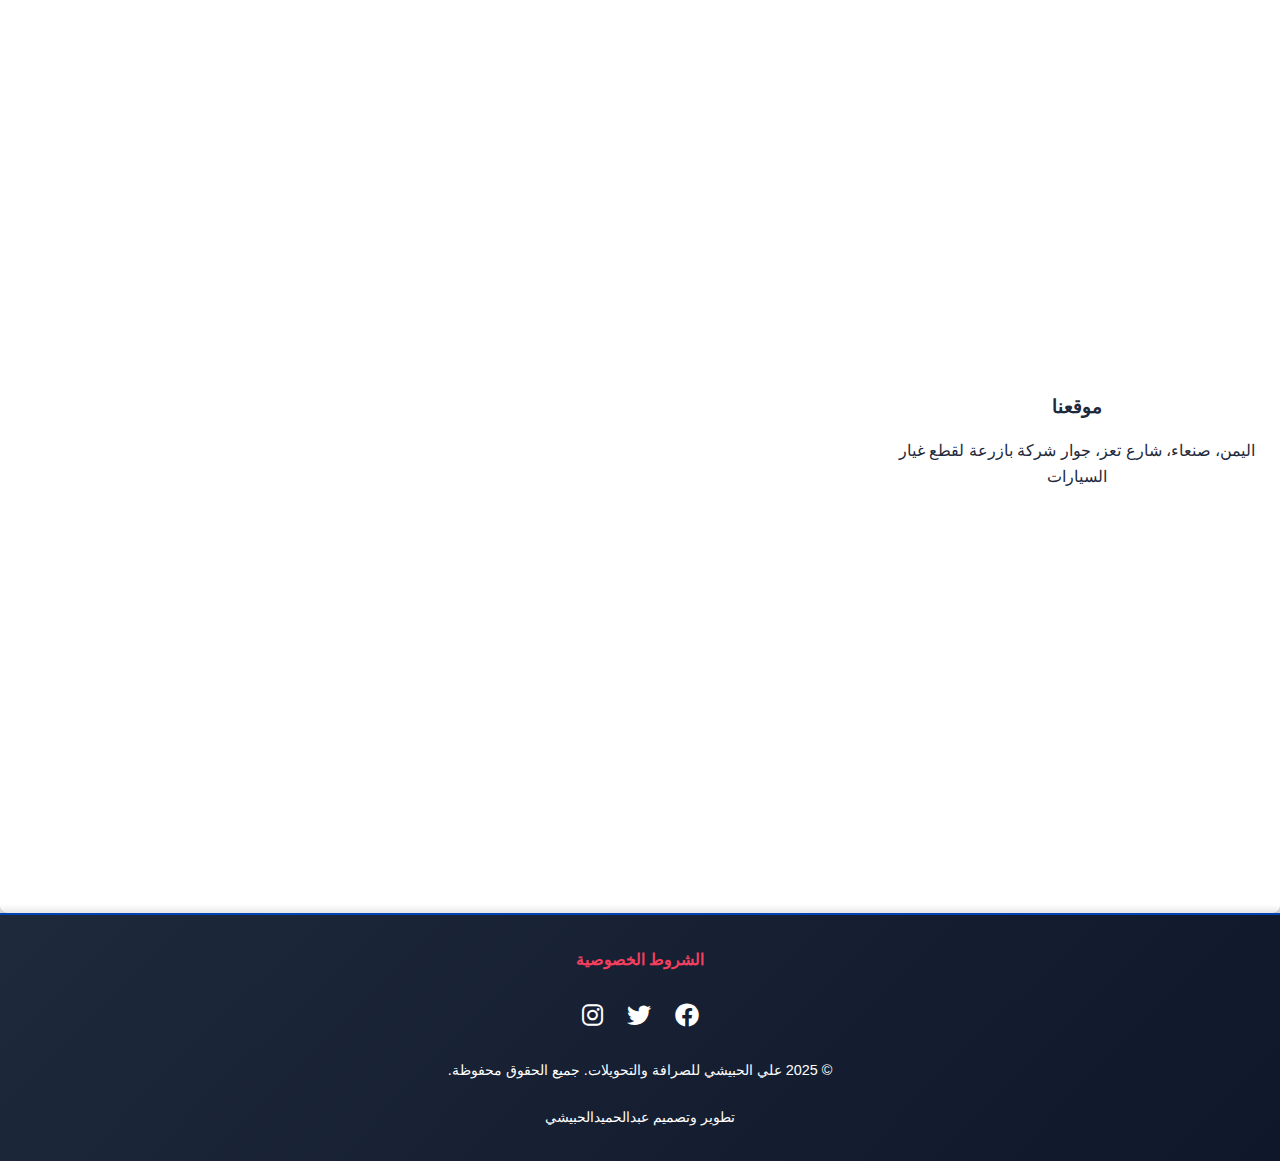
==== commit 5ad804c7: "index.html" ====
--- a/index.html
+++ b/index.html
@@ -214,5 +214,14 @@
 
         animateCoins();
     </script>
+    <script>
+        // JavaScript to toggle the navigation menu
+        const menuToggle = document.querySelector('.menu-toggle');
+        const responsiveMenu = document.querySelector('.responsive-menu');
+
+        menuToggle.addEventListener('click', () => {
+            responsiveMenu.classList.toggle('active');
+        });
+    </script>
 </body>
 </html>
--- a/styles.css
+++ b/styles.css
@@ -1,6 +1,6 @@
 :root {
     /* Updated modern color palette */
-    --primary-color: #4f46e5; /* Indigo */
+    --primary-color: #0143b5; /* Indigo */
     --secondary-color: #64748b; /* Slate */
     --accent-color: #f43f5e; /* Rose */
     --background-gradient: linear-gradient(135deg, #f8fafc, #e2e8f0); /* Light Gray */
@@ -12,7 +12,7 @@
     --success-color: #16a34a; /* Green */
     --footer-gradient: linear-gradient(135deg, #1e293b, #0f172a); /* Darker Slate */
     --hover-accent-color: #dc2626; /* Light Rose */
-    --button-hover-gradient: linear-gradient(135deg, #4f46e5, #4338ca); /* Indigo Gradient */
+    --button-hover-gradient: linear-gradient(135deg, #0143b5, #4338ca); /* Indigo Gradient */
     --table-row-hover: #f1f5f9; /* Light Gray */
     --table-row-alt: #e2e8f0; /* Alternate Row */
 
@@ -1031,7 +1031,7 @@
     margin: 0;
     border-top-left-radius: 0;
     border-top-right-radius: 0;
-    background: linear-gradient(135deg, #4f46e5, #f43f5e);
+    background: linear-gradient(135deg, #0143b5, #f43f5e);
     color: white;
     position: relative;
     overflow: hidden; /* Ensure elements stay within the hero section */
@@ -1045,7 +1045,7 @@
     left: 0;
     width: 200%;
     height: 200%;
-    background: linear-gradient(45deg, rgba(79, 70, 229, 0.8), rgba(244, 63, 94, 0.8), rgba(79, 70, 229, 0.8));
+    background: linear-gradient(45deg, #0143b5, rgba(244, 63, 94, 0.8), #0143b5);
     background-size: 400% 400%;
     animation: gradientAnimation 10s ease infinite;
     z-index: -1;
@@ -1069,7 +1069,7 @@
     justify-content: center;
     font-size: 1.5rem;
     font-weight: bold;
-    color: #4f46e5;
+    color: #0143b5;
     animation: float 6s ease-in-out infinite;
     z-index: 0;
 }
@@ -1111,7 +1111,7 @@
 
 /* Enhance call-to-action button */
 .hero .cta-button {
-    background: linear-gradient(to right, #4f46e5, #f43f5e);
+    background: linear-gradient(to right, #0143b5, #f43f5e);
     color: white;
     padding: 1rem 2rem;
     border-radius: 30px;
@@ -1123,7 +1123,7 @@
 }
 
 .hero .cta-button:hover {
-    background: linear-gradient(to right, #f43f5e, #4f46e5);
+    background: linear-gradient(to right, #f43f5e, #0143b5);
     transform: scale(1.1);
     box-shadow: 0 6px 12px rgba(0, 0, 0, 0.3);
 }
@@ -1135,7 +1135,7 @@
 
 .hero .cta-button {
     background: white;
-    color: #4f46e5;
+    color: #0143b5;
     padding: 1rem 2rem;
     border-radius: 30px;
     font-size: 1.2rem;
@@ -1235,7 +1235,7 @@
 
 .exchange-rates h3 {
     margin-bottom: 1rem;
-    color: #4f46e5;
+    color: #0143b5;
 }
 
 .exchange-rates table {
@@ -1251,7 +1251,7 @@
 }
 
 .exchange-rates th {
-    background: #4f46e5;
+    background: #0143b5;
     color: white;
 }
 
